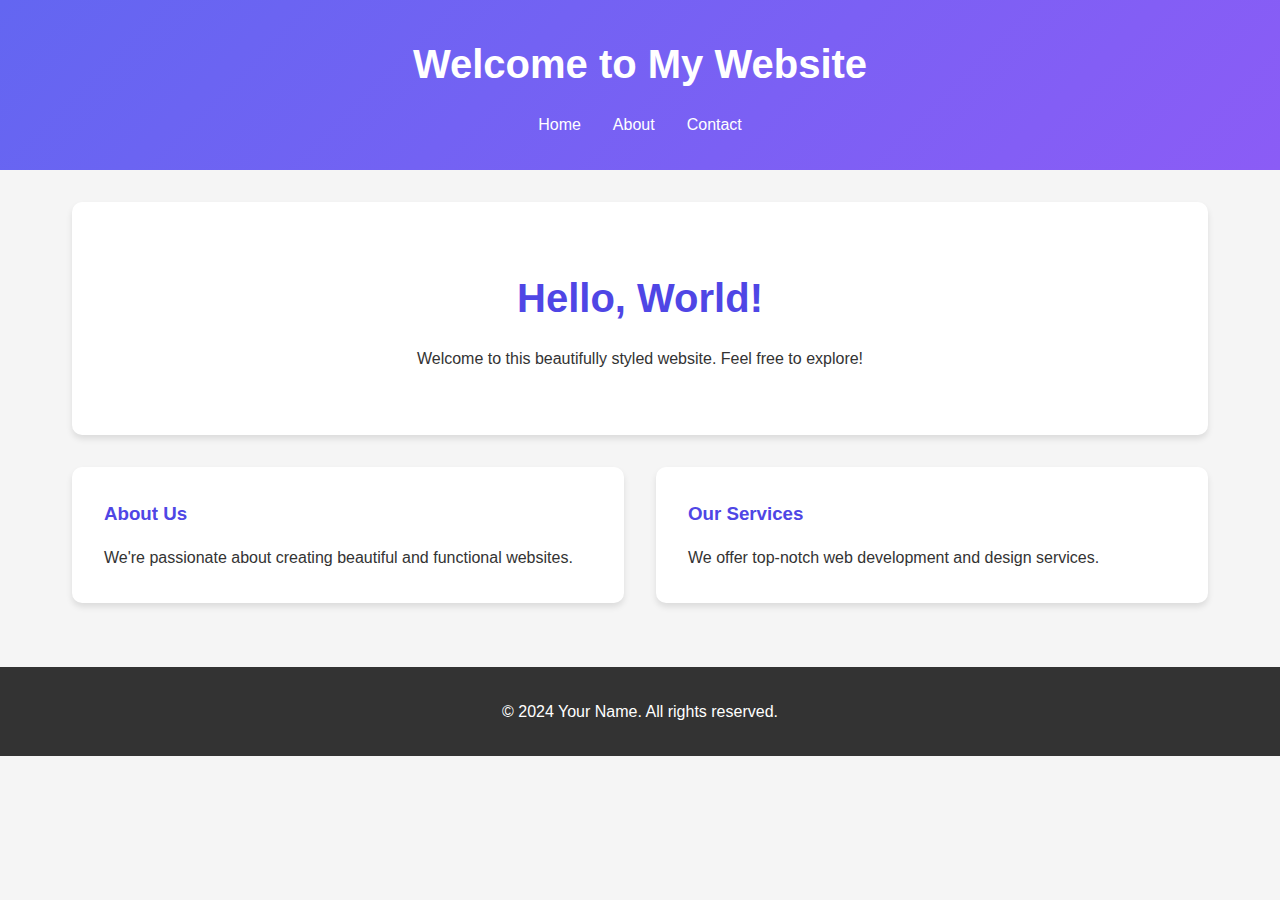
==== index.html @ 624b38b2 "first commit" ====
<!DOCTYPE html>
<html lang="en">
<head>
    <meta charset="UTF-8">
    <meta name="viewport" content="width=device-width, initial-scale=1.0">
    <title>Moosoyou Workspace</title>
    <link rel="stylesheet" href="styles.css">
</head>
<body>
    <header>
        <h1>Welcome to My Website</h1>
        <nav>
            <ul>
                <li><a href="#home">Home</a></li>
                <li><a href="#about">About</a></li>
                <li><a href="#contact">Contact</a></li>
            </ul>
        </nav>
    </header>

    <main>
        <section id="hero">
            <h2>Hello, World!</h2>
            <p>Welcome to this beautifully styled website. Feel free to explore!</p>
        </section>

        <section id="content">
            <div class="card">
                <h3>About Us</h3>
                <p>We're passionate about creating beautiful and functional websites.</p>
            </div>
            <div class="card">
                <h3>Our Services</h3>
                <p>We offer top-notch web development and design services.</p>
            </div>
        </section>
    </main>

    <footer>
        <p>&copy; 2024 Your Name. All rights reserved.</p>
    </footer>
</body>
</html>
---- styles.css ----
/* Modern CSS Reset */
* {
    margin: 0;
    padding: 0;
    box-sizing: border-box;
}

body {
    font-family: 'Segoe UI', Tahoma, Geneva, Verdana, sans-serif;
    line-height: 1.6;
    color: #333;
    background-color: #f5f5f5;
}

/* Header Styles */
header {
    background: linear-gradient(135deg, #6366f1, #8b5cf6);
    color: white;
    padding: 2rem;
    text-align: center;
}

header h1 {
    margin-bottom: 1rem;
    font-size: 2.5rem;
}

nav ul {
    list-style: none;
    display: flex;
    justify-content: center;
    gap: 2rem;
}

nav a {
    color: white;
    text-decoration: none;
    font-weight: 500;
    transition: opacity 0.3s ease;
}

nav a:hover {
    opacity: 0.8;
}

/* Main Content */
main {
    max-width: 1200px;
    margin: 0 auto;
    padding: 2rem;
}

#hero {
    text-align: center;
    padding: 4rem 2rem;
    background: white;
    border-radius: 10px;
    box-shadow: 0 4px 6px rgba(0, 0, 0, 0.1);
    margin-bottom: 2rem;
}

#hero h2 {
    font-size: 2.5rem;
    color: #4f46e5;
    margin-bottom: 1rem;
}

#content {
    display: grid;
    grid-template-columns: repeat(auto-fit, minmax(300px, 1fr));
    gap: 2rem;
}

.card {
    background: white;
    padding: 2rem;
    border-radius: 10px;
    box-shadow: 0 4px 6px rgba(0, 0, 0, 0.1);
    transition: transform 0.3s ease;
}

.card:hover {
    transform: translateY(-5px);
}

.card h3 {
    color: #4f46e5;
    margin-bottom: 1rem;
}

/* Footer */
footer {
    text-align: center;
    padding: 2rem;
    background: #333;
    color: white;
    margin-top: 2rem;
}

/* Responsive Design */
@media (max-width: 768px) {
    header {
        padding: 1rem;
    }

    nav ul {
        flex-direction: column;
        gap: 1rem;
    }

    #hero {
        padding: 2rem 1rem;
    }

    .card {
        margin: 1rem 0;
    }
}
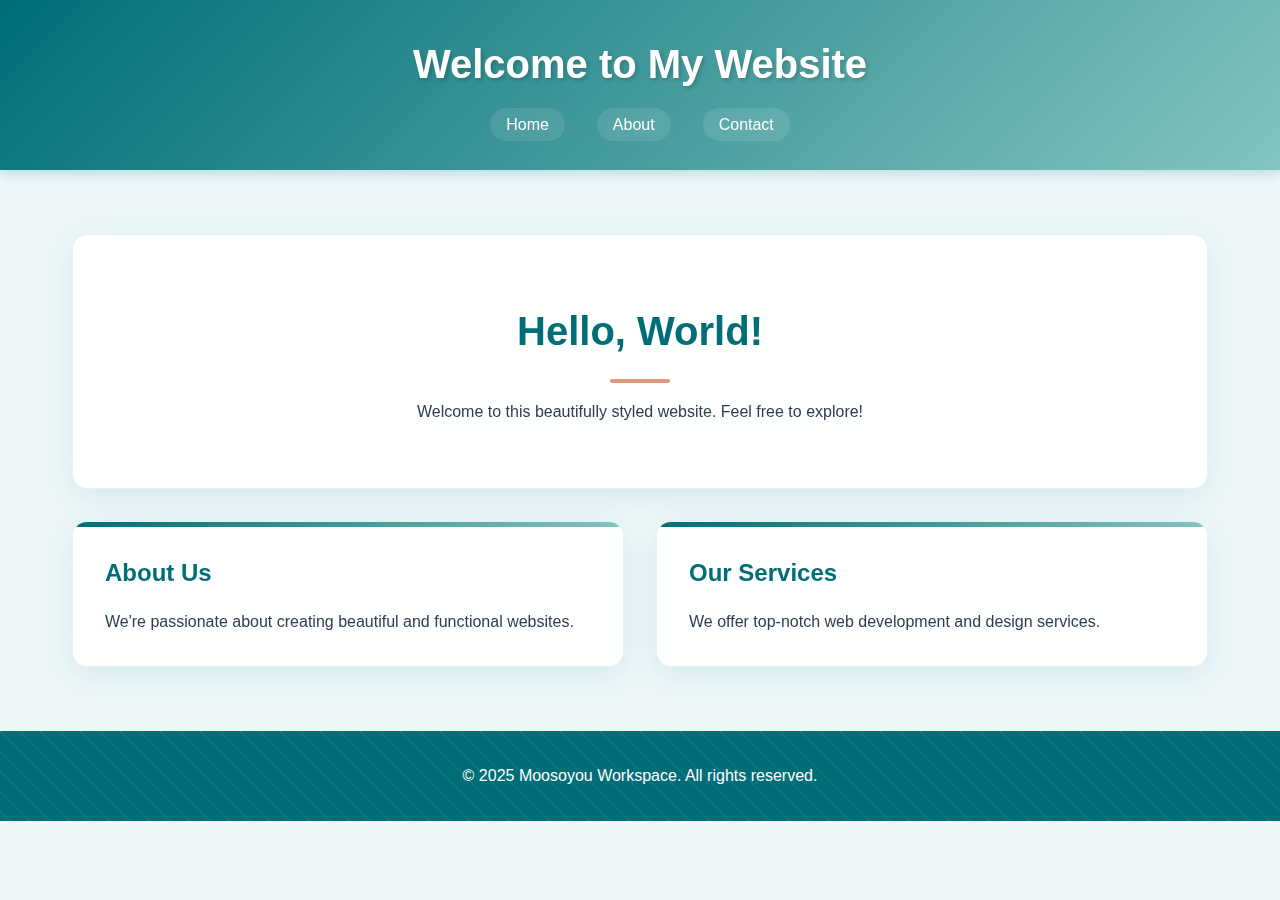
==== commit 459c0534: "first revisions" ====
--- a/index.html
+++ b/index.html
@@ -37,7 +37,7 @@
     </main>
 
     <footer>
-        <p>&copy; 2024 Your Name. All rights reserved.</p>
+        <p>&copy; 2025 Moosoyou Workspace. All rights reserved.</p>
     </footer>
 </body>
 </html>
--- a/styles.css
+++ b/styles.css
@@ -5,24 +5,69 @@
     box-sizing: border-box;
 }
 
+:root {
+    --primary-color: #006d77;     /* Teal blue - representing medical/science */
+    --secondary-color: #83c5be;   /* Soft teal - for secondary elements */
+    --accent-color: #e29578;      /* Coral - for highlights and accents */
+    --text-color: #2c3e50;        /* Dark blue-grey - for main text */
+    --light-bg: #edf6f9;          /* Light blue-grey - for backgrounds */
+}
+
 body {
-    font-family: 'Segoe UI', Tahoma, Geneva, Verdana, sans-serif;
+    font-family: 'Roboto', 'Segoe UI', sans-serif;
     line-height: 1.6;
-    color: #333;
-    background-color: #f5f5f5;
+    color: var(--text-color);
+    background-color: var(--light-bg);
+    background-image: url('https://images.unsplash.com/photo-1532187863486-abf9dbad1b69?auto=format&fit=crop&q=80');
+    background-attachment: fixed;
+    background-size: cover;
+    background-position: center;
+    position: relative;
+}
+
+/* Add overlay to make content more readable */
+body::before {
+    content: '';
+    position: fixed;
+    top: 0;
+    left: 0;
+    width: 100%;
+    height: 100%;
+    background: rgba(237, 246, 249, 0.92);
+    z-index: -1;
 }
 
 /* Header Styles */
 header {
-    background: linear-gradient(135deg, #6366f1, #8b5cf6);
+    background: linear-gradient(135deg, var(--primary-color), var(--secondary-color));
     color: white;
     padding: 2rem;
     text-align: center;
+    box-shadow: 0 4px 12px rgba(0, 109, 119, 0.2);
+    position: relative;
+    overflow: hidden;
+}
+
+header::before {
+    content: '';
+    position: absolute;
+    top: 0;
+    left: 0;
+    width: 100%;
+    height: 100%;
+    background-image: url('https://images.unsplash.com/photo-1579165466741-7f35e4755660?auto=format&fit=crop&q=80');
+    background-size: cover;
+    background-position: center;
+    opacity: 0.1;
+    z-index: 0;
 }
 
 header h1 {
     margin-bottom: 1rem;
     font-size: 2.5rem;
+    position: relative;
+    z-index: 1;
+    text-shadow: 2px 2px 4px rgba(0, 0, 0, 0.2);
 }
 
 nav ul {
@@ -30,39 +75,58 @@
     display: flex;
     justify-content: center;
     gap: 2rem;
+    position: relative;
+    z-index: 1;
 }
 
 nav a {
     color: white;
     text-decoration: none;
     font-weight: 500;
-    transition: opacity 0.3s ease;
+    transition: all 0.3s ease;
+    padding: 0.5rem 1rem;
+    border-radius: 20px;
+    background: rgba(255, 255, 255, 0.1);
 }
 
 nav a:hover {
-    opacity: 0.8;
+    background: rgba(255, 255, 255, 0.2);
+    transform: translateY(-2px);
 }
 
 /* Main Content */
 main {
     max-width: 1200px;
-    margin: 0 auto;
+    margin: 2rem auto;
     padding: 2rem;
 }
 
 #hero {
     text-align: center;
     padding: 4rem 2rem;
-    background: white;
-    border-radius: 10px;
-    box-shadow: 0 4px 6px rgba(0, 0, 0, 0.1);
+    background: rgba(255, 255, 255, 0.9);
+    border-radius: 15px;
+    box-shadow: 0 8px 32px rgba(0, 109, 119, 0.1);
+    backdrop-filter: blur(8px);
     margin-bottom: 2rem;
+    border: 1px solid rgba(131, 197, 190, 0.2);
 }
 
 #hero h2 {
     font-size: 2.5rem;
-    color: #4f46e5;
+    color: var(--primary-color);
     margin-bottom: 1rem;
+    position: relative;
+}
+
+#hero h2::after {
+    content: '';
+    display: block;
+    width: 60px;
+    height: 4px;
+    background: var(--accent-color);
+    margin: 1rem auto;
+    border-radius: 2px;
 }
 
 #content {
@@ -72,29 +136,123 @@
 }
 
 .card {
-    background: white;
+    background: rgba(255, 255, 255, 0.9);
     padding: 2rem;
-    border-radius: 10px;
-    box-shadow: 0 4px 6px rgba(0, 0, 0, 0.1);
-    transition: transform 0.3s ease;
+    border-radius: 15px;
+    box-shadow: 0 8px 32px rgba(0, 109, 119, 0.1);
+    backdrop-filter: blur(8px);
+    border: 1px solid rgba(131, 197, 190, 0.2);
+    transition: all 0.3s ease;
+    position: relative;
+    overflow: hidden;
+}
+
+.card::before {
+    content: '';
+    position: absolute;
+    top: 0;
+    left: 0;
+    width: 100%;
+    height: 5px;
+    background: linear-gradient(90deg, var(--primary-color), var(--secondary-color));
 }
 
 .card:hover {
     transform: translateY(-5px);
+    box-shadow: 0 12px 48px rgba(0, 109, 119, 0.2);
 }
 
 .card h3 {
-    color: #4f46e5;
+    color: var(--primary-color);
     margin-bottom: 1rem;
+    font-size: 1.5rem;
 }
 
 /* Footer */
 footer {
     text-align: center;
     padding: 2rem;
-    background: #333;
+    background: var(--primary-color);
     color: white;
     margin-top: 2rem;
+    position: relative;
+    overflow: hidden;
+}
+
+footer::before {
+    content: '';
+    position: absolute;
+    top: 0;
+    left: 0;
+    width: 100%;
+    height: 100%;
+    background: linear-gradient(45deg, transparent 48%, rgba(255,255,255,0.1) 50%, transparent 52%);
+    background-size: 20px 20px;
+}
+
+/* Contact Form Styles */
+.contact-form {
+    background: rgba(255, 255, 255, 0.95) !important;
+}
+
+.form-group {
+    margin-bottom: 1.5rem;
+}
+
+label {
+    display: block;
+    margin-bottom: 0.5rem;
+    color: var(--primary-color);
+    font-weight: 500;
+}
+
+input, textarea {
+    width: 100%;
+    padding: 0.75rem;
+    border: 2px solid var(--secondary-color);
+    border-radius: 8px;
+    font-family: inherit;
+    font-size: 1rem;
+    transition: all 0.3s ease;
+    background: rgba(255, 255, 255, 0.9);
+}
+
+input:focus, textarea:focus {
+    outline: none;
+    border-color: var(--primary-color);
+    box-shadow: 0 0 0 3px rgba(0, 109, 119, 0.1);
+}
+
+textarea {
+    resize: vertical;
+    min-height: 120px;
+}
+
+button {
+    background: var(--primary-color);
+    color: white;
+    padding: 0.75rem 1.5rem;
+    border: none;
+    border-radius: 8px;
+    cursor: pointer;
+    font-size: 1rem;
+    font-weight: 500;
+    transition: all 0.3s ease;
+    display: inline-block;
+    text-transform: uppercase;
+    letter-spacing: 1px;
+}
+
+button:hover {
+    background: #005a62;
+    transform: translateY(-2px);
+    box-shadow: 0 4px 12px rgba(0, 109, 119, 0.2);
+}
+
+/* Active Navigation Link */
+nav a.active {
+    background: rgba(255, 255, 255, 0.2);
+    border-bottom: 2px solid white;
 }
 
 /* Responsive Design */
@@ -116,3 +274,34 @@
         margin: 1rem 0;
     }
 }
+
+/* Scientific/Medical Icons */
+.card::after {
+    content: '';
+    position: absolute;
+    top: 1rem;
+    right: 1rem;
+    width: 30px;
+    height: 30px;
+    background-size: contain;
+    background-repeat: no-repeat;
+    opacity: 0.1;
+}
+
+/* Custom Scrollbar */
+::-webkit-scrollbar {
+    width: 12px;
+}
+
+::-webkit-scrollbar-track {
+    background: var(--light-bg);
+}
+
+::-webkit-scrollbar-thumb {
+    background: var(--secondary-color);
+    border-radius: 6px;
+}
+
+::-webkit-scrollbar-thumb:hover {
+    background: var(--primary-color);
+} 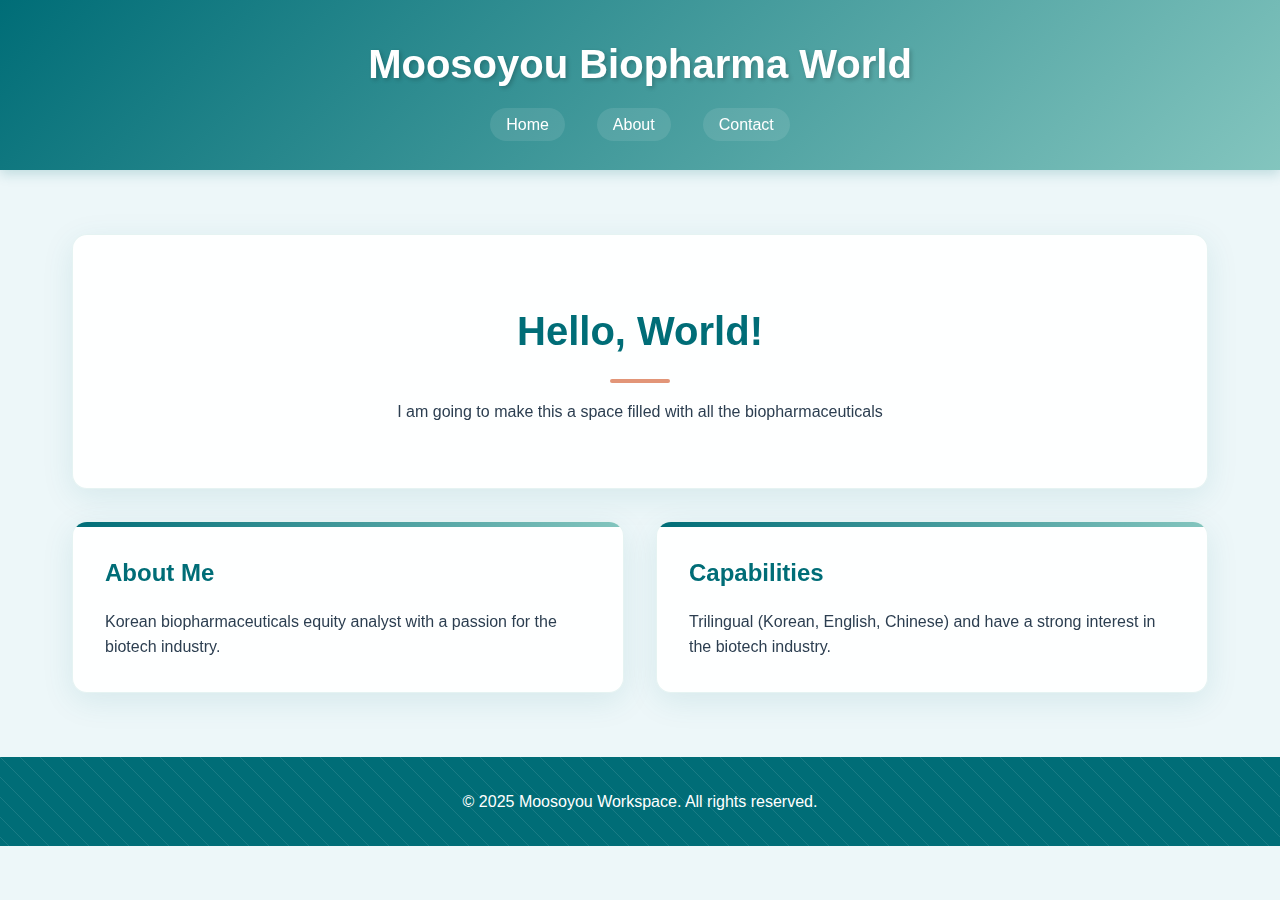
==== commit dfeb2c7e: "revision" ====
--- a/index.html
+++ b/index.html
@@ -8,7 +8,7 @@
 </head>
 <body>
     <header>
-        <h1>Welcome to My Website</h1>
+        <h1>Moosoyou Biopharma World</h1>
         <nav>
             <ul>
                 <li><a href="#home">Home</a></li>
@@ -21,17 +21,17 @@
     <main>
         <section id="hero">
             <h2>Hello, World!</h2>
-            <p>Welcome to this beautifully styled website. Feel free to explore!</p>
+            <p>I am going to make this a space filled with all the biopharmaceuticals</p>
         </section>
 
         <section id="content">
             <div class="card">
-                <h3>About Us</h3>
-                <p>We're passionate about creating beautiful and functional websites.</p>
+                <h3>About Me</h3>
+                <p>Korean biopharmaceuticals equity analyst with a passion for the biotech industry.</p>
             </div>
             <div class="card">
-                <h3>Our Services</h3>
-                <p>We offer top-notch web development and design services.</p>
+                <h3>Capabilities</h3>
+                <p>Trilingual (Korean, English, Chinese) and have a strong interest in the biotech industry.</p>
             </div>
         </section>
     </main>
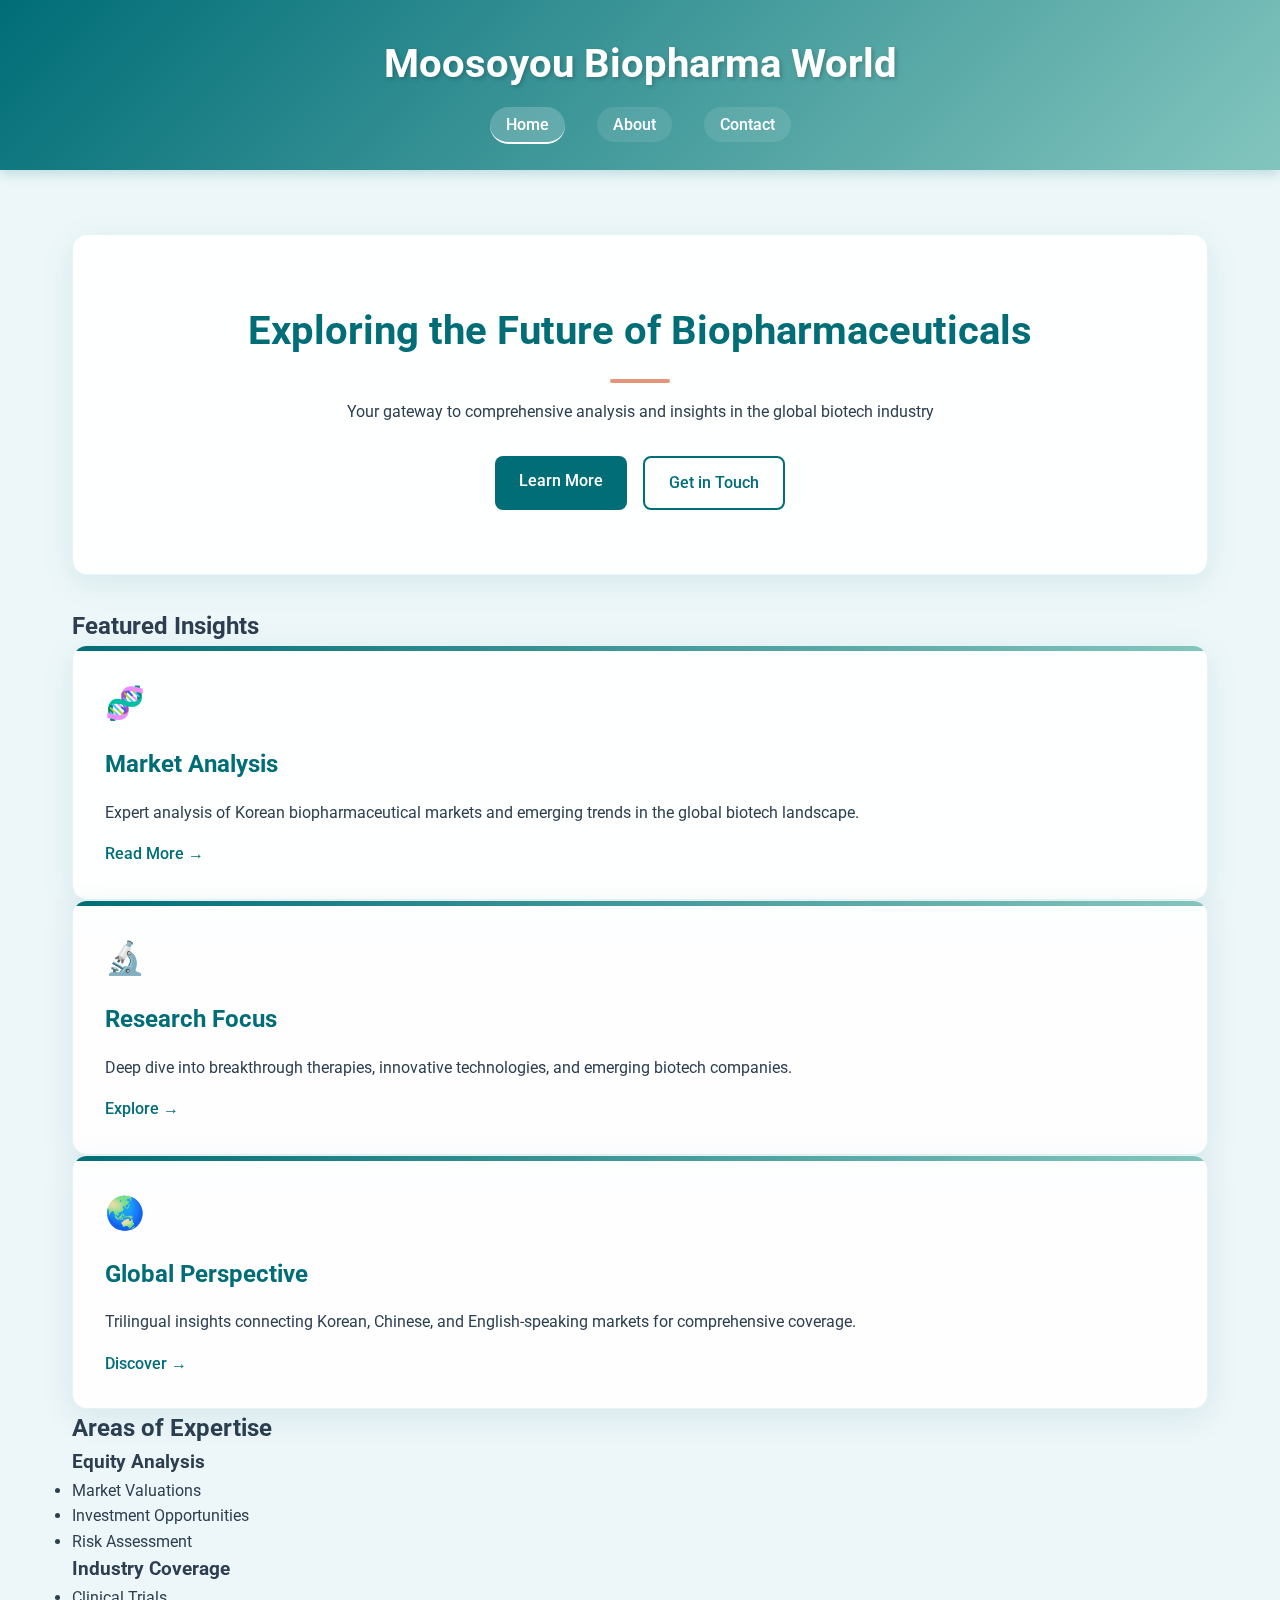
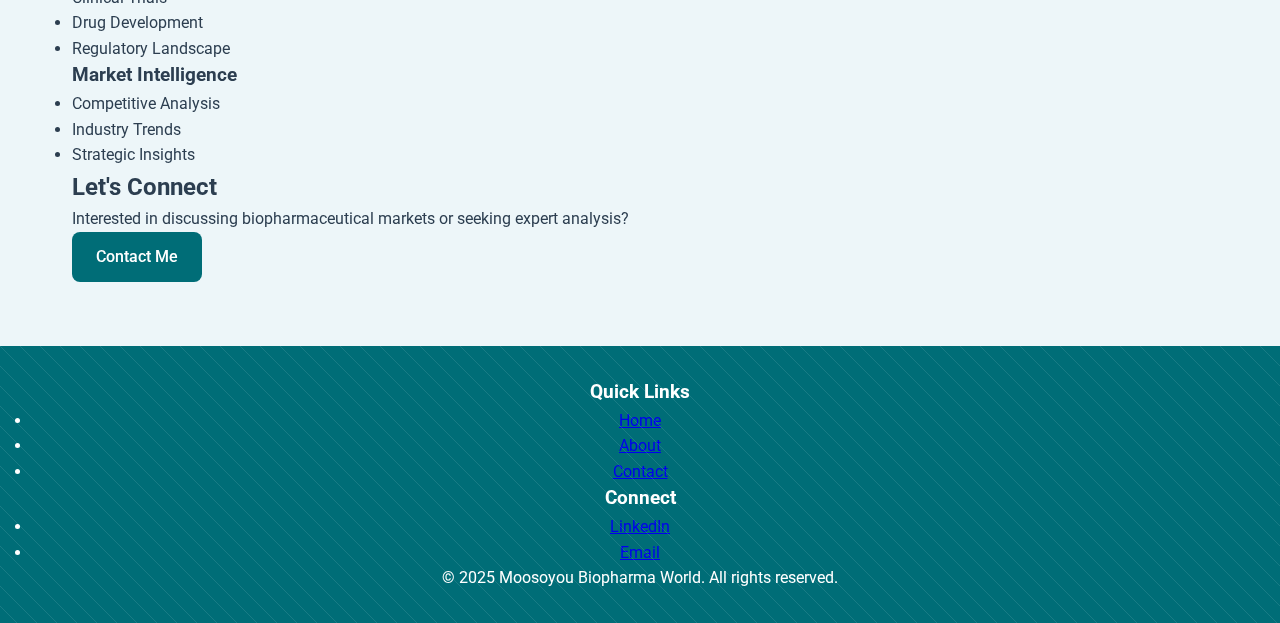
==== commit d35774f0: "revised" ====
--- a/index.html
+++ b/index.html
@@ -3,7 +3,8 @@
 <head>
     <meta charset="UTF-8">
     <meta name="viewport" content="width=device-width, initial-scale=1.0">
-    <title>Moosoyou Workspace</title>
+    <title>Moosoyou Biopharma World</title>
+    <link href="https://fonts.googleapis.com/css2?family=Roboto:wght@300;400;500;700&display=swap" rel="stylesheet">
     <link rel="stylesheet" href="styles.css">
 </head>
 <body>
@@ -11,33 +12,103 @@
         <h1>Moosoyou Biopharma World</h1>
         <nav>
             <ul>
-                <li><a href="#home">Home</a></li>
-                <li><a href="#about">About</a></li>
-                <li><a href="#contact">Contact</a></li>
+                <li><a href="index.html" class="active">Home</a></li>
+                <li><a href="about.html">About</a></li>
+                <li><a href="contact.html">Contact</a></li>
             </ul>
         </nav>
     </header>
 
     <main>
         <section id="hero">
-            <h2>Hello, World!</h2>
-            <p>I am going to make this a space filled with all the biopharmaceuticals</p>
+            <h2>Exploring the Future of Biopharmaceuticals</h2>
+            <p>Your gateway to comprehensive analysis and insights in the global biotech industry</p>
+            <div class="cta-buttons">
+                <a href="about.html" class="cta-button">Learn More</a>
+                <a href="contact.html" class="cta-button secondary">Get in Touch</a>
+            </div>
         </section>
 
-        <section id="content">
-            <div class="card">
-                <h3>About Me</h3>
-                <p>Korean biopharmaceuticals equity analyst with a passion for the biotech industry.</p>
+        <section id="featured">
+            <h2>Featured Insights</h2>
+            <div class="card-grid">
+                <div class="card">
+                    <div class="card-icon">🧬</div>
+                    <h3>Market Analysis</h3>
+                    <p>Expert analysis of Korean biopharmaceutical markets and emerging trends in the global biotech landscape.</p>
+                    <a href="about.html#analysis" class="card-link">Read More →</a>
+                </div>
+                <div class="card">
+                    <div class="card-icon">🔬</div>
+                    <h3>Research Focus</h3>
+                    <p>Deep dive into breakthrough therapies, innovative technologies, and emerging biotech companies.</p>
+                    <a href="about.html#research" class="card-link">Explore →</a>
+                </div>
+                <div class="card">
+                    <div class="card-icon">🌏</div>
+                    <h3>Global Perspective</h3>
+                    <p>Trilingual insights connecting Korean, Chinese, and English-speaking markets for comprehensive coverage.</p>
+                    <a href="about.html#global" class="card-link">Discover →</a>
+                </div>
             </div>
-            <div class="card">
-                <h3>Capabilities</h3>
-                <p>Trilingual (Korean, English, Chinese) and have a strong interest in the biotech industry.</p>
+        </section>
+
+        <section id="expertise">
+            <h2>Areas of Expertise</h2>
+            <div class="expertise-grid">
+                <div class="expertise-item">
+                    <h3>Equity Analysis</h3>
+                    <ul>
+                        <li>Market Valuations</li>
+                        <li>Investment Opportunities</li>
+                        <li>Risk Assessment</li>
+                    </ul>
+                </div>
+                <div class="expertise-item">
+                    <h3>Industry Coverage</h3>
+                    <ul>
+                        <li>Clinical Trials</li>
+                        <li>Drug Development</li>
+                        <li>Regulatory Landscape</li>
+                    </ul>
+                </div>
+                <div class="expertise-item">
+                    <h3>Market Intelligence</h3>
+                    <ul>
+                        <li>Competitive Analysis</li>
+                        <li>Industry Trends</li>
+                        <li>Strategic Insights</li>
+                    </ul>
+                </div>
             </div>
+        </section>
+
+        <section id="contact-preview">
+            <h2>Let's Connect</h2>
+            <p>Interested in discussing biopharmaceutical markets or seeking expert analysis?</p>
+            <a href="contact.html" class="cta-button">Contact Me</a>
         </section>
     </main>
 
     <footer>
-        <p>&copy; 2025 Moosoyou Workspace. All rights reserved.</p>
+        <div class="footer-content">
+            <div class="footer-section">
+                <h3>Quick Links</h3>
+                <ul>
+                    <li><a href="index.html">Home</a></li>
+                    <li><a href="about.html">About</a></li>
+                    <li><a href="contact.html">Contact</a></li>
+                </ul>
+            </div>
+            <div class="footer-section">
+                <h3>Connect</h3>
+                <ul>
+                    <li><a href="https://linkedin.com" target="_blank">LinkedIn</a></li>
+                    <li><a href="mailto:your.email@example.com">Email</a></li>
+                </ul>
+            </div>
+        </div>
+        <p class="copyright">&copy; 2025 Moosoyou Biopharma World. All rights reserved.</p>
     </footer>
 </body>
 </html>
--- a/styles.css
+++ b/styles.css
@@ -304,4 +304,264 @@
 
 ::-webkit-scrollbar-thumb:hover {
     background: var(--primary-color);
+}
+
+/* Hero Stats */
+.hero-stats {
+    display: flex;
+    justify-content: center;
+    gap: 3rem;
+    margin-top: 2rem;
+}
+
+.stat-item {
+    text-align: center;
+}
+
+.stat-number {
+    display: block;
+    font-size: 2.5rem;
+    font-weight: 700;
+    color: var(--primary-color);
+}
+
+.stat-label {
+    font-size: 1rem;
+    color: var(--text-color);
+}
+
+/* Expertise Cards */
+.expertise-card {
+    background: rgba(255, 255, 255, 0.9);
+    padding: 2rem;
+    border-radius: 15px;
+    box-shadow: 0 8px 32px rgba(0, 109, 119, 0.1);
+    backdrop-filter: blur(8px);
+    border: 1px solid rgba(131, 197, 190, 0.2);
+    transition: all 0.3s ease;
+}
+
+.expertise-card:hover {
+    transform: translateY(-5px);
+    box-shadow: 0 12px 48px rgba(0, 109, 119, 0.2);
+}
+
+.card-icon {
+    font-size: 2rem;
+    margin-bottom: 1rem;
+}
+
+.expertise-card ul {
+    list-style: none;
+    margin-top: 1rem;
+}
+
+.expertise-card li {
+    margin: 0.5rem 0;
+    padding-left: 1.5rem;
+    position: relative;
+}
+
+.expertise-card li::before {
+    content: '→';
+    position: absolute;
+    left: 0;
+    color: var(--accent-color);
+}
+
+/* Timeline */
+.timeline {
+    position: relative;
+    max-width: 800px;
+    margin: 2rem auto;
+    padding: 2rem;
+}
+
+.timeline::before {
+    content: '';
+    position: absolute;
+    left: 50%;
+    transform: translateX(-50%);
+    width: 2px;
+    height: 100%;
+    background: var(--secondary-color);
+    top: 0;
+}
+
+.timeline-item {
+    display: flex;
+    justify-content: space-between;
+    margin-bottom: 2rem;
+    position: relative;
+}
+
+.timeline-date {
+    width: 150px;
+    text-align: right;
+    padding-right: 2rem;
+    font-weight: 500;
+    color: var(--primary-color);
+}
+
+.timeline-content {
+    flex: 1;
+    padding-left: 2rem;
+    position: relative;
+}
+
+.timeline-content::before {
+    content: '';
+    position: absolute;
+    left: -8px;
+    top: 50%;
+    transform: translateY(-50%);
+    width: 16px;
+    height: 16px;
+    background: var(--accent-color);
+    border-radius: 50%;
+}
+
+/* Contact Grid */
+.contact-grid {
+    display: grid;
+    grid-template-columns: 3fr 2fr;
+    gap: 2rem;
+    margin-top: 2rem;
+}
+
+.contact-info {
+    display: flex;
+    flex-direction: column;
+    gap: 2rem;
+}
+
+.contact-details {
+    list-style: none;
+    margin-top: 1rem;
+}
+
+.contact-details li {
+    margin: 1rem 0;
+    display: flex;
+    align-items: center;
+    gap: 1rem;
+}
+
+.contact-details strong {
+    color: var(--primary-color);
+    min-width: 100px;
+}
+
+.contact-details a {
+    color: var(--accent-color);
+    text-decoration: none;
+    transition: color 0.3s ease;
+}
+
+.contact-details a:hover {
+    color: var(--primary-color);
+}
+
+/* Form Enhancements */
+select {
+    width: 100%;
+    padding: 0.75rem;
+    border: 2px solid var(--secondary-color);
+    border-radius: 8px;
+    font-family: inherit;
+    font-size: 1rem;
+    transition: all 0.3s ease;
+    background: rgba(255, 255, 255, 0.9);
+    cursor: pointer;
+}
+
+select:focus {
+    outline: none;
+    border-color: var(--primary-color);
+    box-shadow: 0 0 0 3px rgba(0, 109, 119, 0.1);
+}
+
+/* CTA Buttons */
+.cta-buttons {
+    display: flex;
+    justify-content: center;
+    gap: 1rem;
+    margin-top: 2rem;
+}
+
+.cta-button {
+    display: inline-block;
+    padding: 0.75rem 1.5rem;
+    border-radius: 8px;
+    text-decoration: none;
+    font-weight: 500;
+    transition: all 0.3s ease;
+    text-align: center;
+    background: var(--primary-color);
+    color: white;
+}
+
+.cta-button:hover {
+    transform: translateY(-2px);
+    box-shadow: 0 4px 12px rgba(0, 109, 119, 0.2);
+}
+
+.cta-button.secondary {
+    background: transparent;
+    border: 2px solid var(--primary-color);
+    color: var(--primary-color);
+}
+
+.cta-button.secondary:hover {
+    background: var(--primary-color);
+    color: white;
+}
+
+/* Card Link */
+.card-link {
+    display: inline-block;
+    margin-top: 1rem;
+    color: var(--primary-color);
+    text-decoration: none;
+    font-weight: 500;
+    transition: all 0.3s ease;
+}
+
+.card-link:hover {
+    color: var(--accent-color);
+    transform: translateX(5px);
+}
+
+/* Responsive Adjustments */
+@media (max-width: 768px) {
+    .hero-stats {
+        flex-direction: column;
+        gap: 1.5rem;
+    }
+
+    .contact-grid {
+        grid-template-columns: 1fr;
+    }
+
+    .timeline-item {
+        flex-direction: column;
+    }
+
+    .timeline-date {
+        text-align: left;
+        padding-right: 0;
+        margin-bottom: 0.5rem;
+    }
+
+    .timeline::before {
+        left: 0;
+    }
+
+    .timeline-content {
+        padding-left: 1.5rem;
+    }
+
+    .timeline-content::before {
+        left: -8px;
+    }
 } 